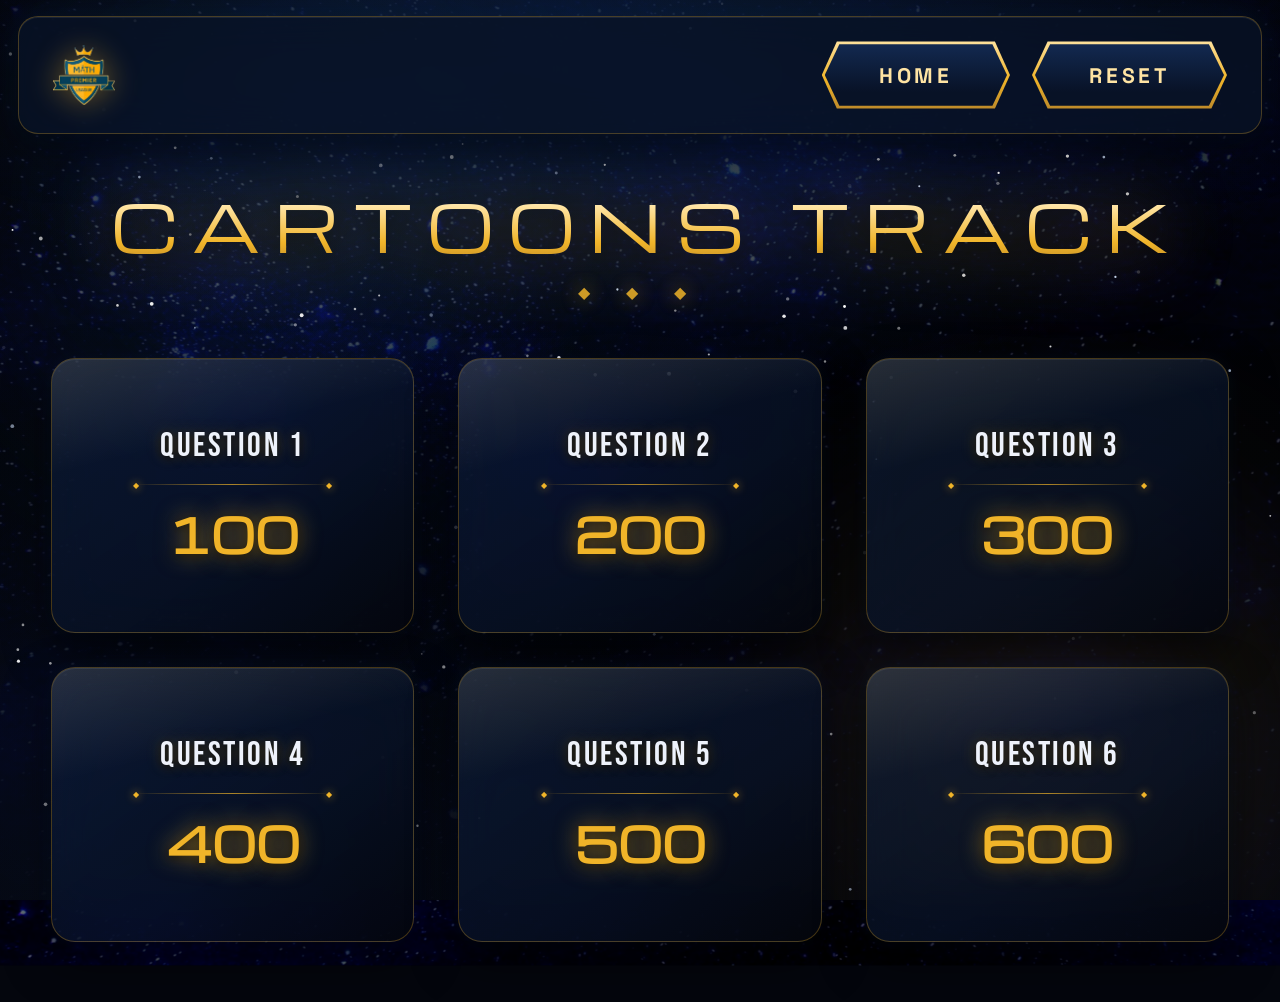
==== Questions/Cartoons.html @ fcd76be7 "Continue Project" ====
<!DOCTYPE html>
<html lang="en">

<head>

    <meta charset="UTF-8">

    <meta name="viewport" content="width=device-width, initial-scale=1.0">

    <title>Cartoons Track | MPL</title>

    <!-- COMMON TRACK CSS -->
    <!-- Google Fonts -->
    <link rel="preconnect" href="https://fonts.googleapis.com">
    <link rel="preconnect" href="https://fonts.gstatic.com" crossorigin>
    <link
        href="https://fonts.googleapis.com/css2?family=Audiowide&family=Bebas+Neue&family=Chakra+Petch:wght@700&family=Michroma&family=Orbitron:wght@600;700;800;900&family=Syne:wght@800&family=Teko:wght@700&family=Space+Grotesk:wght@300;400;500;600;700&family=JetBrains+Mono:wght@400;500;700&display=swap"
        rel="stylesheet">

    <link rel="stylesheet" href="track.css">

</head>


<body>
    <!-- Cosmic Background Layers -->
    <div class="bg-photo"></div>
    <div class="bg-tint"></div>
    <div class="aurora"><span class="a1"></span><span class="a2"></span></div>
    <canvas id="stars"></canvas>



    <!-- =====================================================
         NAVBAR
    ====================================================== -->

    <header class="track-navbar">

        <!-- LOGO -->

        <div class="track-logo">

            <img src="../assets/images/mpl-crest.png" alt="MPL Logo"
                onerror="this.onerror=null;this.src='../Logo.png';">

        </div>


        <!-- NAVIGATION -->

        <div class="track-navigation">
            <button class="track-nav-button" id="homeButton">
                <span>Home</span>
            </button>
            <button class="track-nav-button" id="resetButton">
                <span>Reset</span>
            </button>
        </div>

    </header>



    <!-- =====================================================
         TRACK TITLE
    ====================================================== -->

    <section class="track-header">

        <h1 class="track-title">
            CARTOONS TRACK
        </h1>

        <div class="title-decoration">
            ◆ ◆ ◆
        </div>

    </section>



    <!-- =====================================================
         QUESTION GRID
    ====================================================== -->

    <main class="question-grid">


        <!-- =================================================
             QUESTION 1
        ================================================== -->

        <div class="question-card" data-track="CARTOONS"
            data-question="What is the name of Mickey Mouse's dog?"
            data-points="100" data-answer="Pluto">

            <div class="question-clue">
                <img src="../images/Cartoon/100.png" alt="Cartoon Question 1 Photo" class="question-img">
                <p class="question-text">What is the name of Mickey Mouse's dog?</p>
            </div>

            <div class="question-name">
                QUESTION 1
            </div>

            <div class="question-divider"></div>

            <div class="question-points">
                100
            </div>

        </div>



        <!-- =================================================
             QUESTION 2
        ================================================== -->

        <div class="question-card" data-track="CARTOONS"
            data-question="What is the name of the fictional town where The Simpsons live?"
            data-points="200"
            data-answer="Springfield">

            <div class="question-clue">
                <img src="../images/Cartoon/200.png" alt="Cartoon Question 2 Photo" class="question-img">
                <p class="question-text">What is the name of the fictional town where The Simpsons live?</p>
            </div>

            <div class="question-name">
                QUESTION 2
            </div>

            <div class="question-divider"></div>

            <div class="question-points">
                200
            </div>

        </div>



        <!-- =================================================
             QUESTION 3
        ================================================== -->

        <div class="question-card" data-track="CARTOONS"
            data-question="Name Gian’s sister ?"
            data-points="300" data-answer="Jaiko Gouda">

            <div class="question-clue">
                <img src="../images/Cartoon/300.png" alt="Cartoon Question 3 Photo" class="question-img">
                <p class="question-text">Name Gian’s sister ?</p>
            </div>

            <div class="question-name">
                QUESTION 3
            </div>

            <div class="question-divider"></div>

            <div class="question-points">
                300
            </div>

        </div>



        <!-- =================================================
             QUESTION 4
        ================================================== -->

        <div class="question-card" data-track="CARTOONS"
            data-question="Name Three Cockroaches of Oggy and Cockroaches-"
            data-points="400" data-answer="Joey, Dee Dee, and Marky">

            <div class="question-clue">
                <img src="../images/Cartoon/400.png" alt="Cartoon Question 4 Photo" class="question-img">
                <p class="question-text">Name Three Cockroaches of Oggy and Cockroaches-</p>
            </div>

            <div class="question-name">
                QUESTION 4
            </div>

            <div class="question-divider"></div>

            <div class="question-points">
                400
            </div>

        </div>



        <!-- =================================================
             QUESTION 5
        ================================================== -->

        <div class="question-card" data-track="CARTOONS"
            data-question="What is the name of this pokemon ?"
            data-points="500"
            data-answer="Cyndaquil">

            <div class="question-clue">
                <img src="../images/Cartoon/500.png" alt="Cartoon Question 5 Photo" class="question-img">
                <p class="question-text">What is the name of this pokemon ?</p>
            </div>

            <div class="question-name">

                QUESTION 5

            </div>


            <div class="question-divider"></div>


            <div class="question-points">

                500

            </div>

        </div>



        <!-- =================================================
             QUESTION 6
        ================================================== -->

        <div class="question-card" data-track="CARTOONS"
            data-question="Name this Ben 10 alien?"
            data-points="600"
            data-answer="LodeStar">

            <div class="question-clue">
                <img src="../images/Cartoon/600.png" alt="Cartoon Question 6 Photo" class="question-img">
                <p class="question-text">Name this Ben 10 alien?</p>
            </div>

            <div class="question-name">
                QUESTION 6
            </div>

            <div class="question-divider"></div>

            <div class="question-points">
                600
            </div>

        </div>


    </main>



    <!-- =====================================================
         QUESTION POPUP
    ====================================================== -->

    <div class="question-popup" id="questionPopup">

        <div class="popup-content">


            <!-- CLOSE -->

            <button class="close-popup" id="closePopup">
                ×
            </button>

            <!-- 30-SEC COUNTDOWN TIMER -->
            <div class="popup-timer" id="popupTimer">
                <span class="timer-icon">⏱</span>
                <span class="timer-val" id="timerCount">30</span>
                <span class="timer-sec">SEC</span>
            </div>



            <!-- TRACK -->

            <div class="popup-track" id="popupTrack">
                CARTOONS
            </div>


            <!-- QUESTION -->

            <div class="popup-question" id="popupQuestion">
                Question
            </div>


            <!-- POINTS -->

            <div class="popup-points" id="popupPoints">
                100
            </div>


            <!-- ANSWER BUTTON -->

            <button class="answer-button" id="answerButton">
                SHOW ANSWER
            </button>


            <!-- ANSWER -->

            <div class="popup-answer" id="popupAnswer">
            </div>

            <!-- POWER-UP BUTTON -->
            <button class="powerup-button" id="powerUpButton">
                <span>⚡ POWER UP</span>
            </button>

        </div>


    </div>



    <!-- =====================================================
         COMMON TRACK JS
    ====================================================== -->
    <!-- =====================================================
         WILD CARD POPUP
    ====================================================== -->
    <div class="bidding-popup" id="biddingPopup">
        <div class="bidding-box">
            <button class="close-bidding" id="closeBidding">×</button>
            <div class="bidding-badge">🃏 WILD CARD!</div>
            <button class="reveal-btn" id="revealQuestionBtn">Open Question</button>
        </div>
    </div>

    <!-- =====================================================
         POWER-UP POPUP (TEAM BENEFIT)
    ====================================================== -->
    <div class="powerup-popup" id="powerUpPopup">
        <div class="powerup-box">
            <button class="close-powerup" id="closePowerUp">×</button>
            <div class="powerup-badge">⚡ POWER-UP BENEFIT</div>
            <div class="powerup-benefit-text" id="powerUpBenefitText">
                ⚡ TEAM BENEFIT: The team solving this Wild Card earns +100 BONUS POINTS and a 2X MULTIPLIER on their next question!
            </div>
        </div>
    </div>

    <script src="../assets/js/stars.js"></script>

    <script src="track.js"></script>

</body>

</html>
---- Questions/track.css ----
/* =========================================================
   MATH PREMIER LEAGUE - COMMON TRACK PAGE CSS
   Cosmic Cyber-Tech Theme & Animations
   Used by:
   Sports.html, Movies.html, Cartoons.html, Memes.html, Maths.html,
   Songs.html, Games.html, Tiebreaker.html, RapidFire.html
========================================================= */

:root {
  --void: #04060d;
  --navy-deep: #081226;
  --navy: #0d1c3a;
  --navy-mid: #132a52;
  --royal: #1c4d8f;
  --gold: #f0b429;
  --gold-light: #ffe4a3;
  --gold-dim: #b8862a;
  --paper: #eef2fb;
  --paper-dim: #9fb0d1;
  --neon-glow: rgba(240, 180, 41, 0.35);
  --cyan-accent: #38bdf8;
  --purple-glow: rgba(180, 80, 255, 0.7);
}

* {
  margin: 0;
  padding: 0;
  box-sizing: border-box;
}

html,
body {
  margin: 0;
  padding: 0;
  min-height: 100vh;
  background: var(--void);
  color: var(--paper);
  font-family: 'Space Grotesk', sans-serif;
  overflow-x: hidden;
}

body {
  opacity: 0;
  animation: pageIn 1s ease 0.05s forwards;
  position: relative;
}

@keyframes pageIn {
  to {
    opacity: 1;
  }
}

/* =========================================================
   COSMIC BACKGROUND LAYERS
========================================================= */

.bg-photo {
  position: fixed;
  inset: -4%;
  transform: translate3d(0, 0, 0) scale(1.06);
  transition: transform 0.5s cubic-bezier(0.2, 0.8, 0.2, 1);
  will-change: transform;
  background-image: url('../assets/images/cosmic-background.jpg'), url('../images/cosmic-background.jpg'), url('../cosmic-background.jpg');
  background-size: cover;
  background-position: center;
  filter: brightness(0.48) saturate(1.15) contrast(1.06);
  z-index: 0;
  pointer-events: none;
}

.bg-tint {
  position: fixed;
  inset: 0;
  z-index: 1;
  background:
    radial-gradient(ellipse 90% 60% at 50% 8%, rgba(28, 77, 143, 0.32), transparent 60%),
    radial-gradient(circle at 12% 88%, rgba(13, 28, 58, 0.28), transparent 45%),
    linear-gradient(180deg, rgba(4, 6, 13, 0.65) 0%, rgba(4, 6, 13, 0.35) 30%, rgba(4, 6, 13, 0.60) 72%, rgba(4, 6, 13, 0.95) 100%);
  pointer-events: none;
}

.aurora {
  position: fixed;
  inset: 0;
  z-index: 1;
  pointer-events: none;
  overflow: hidden;
  mix-blend-mode: screen;
  opacity: 0.65;
}

.aurora span {
  position: absolute;
  width: 60vmax;
  height: 60vmax;
  border-radius: 50%;
  filter: blur(80px);
  opacity: 0.35;
}

.aurora span.a1 {
  top: -20%;
  left: -10%;
  background: radial-gradient(circle, rgba(28, 77, 143, 0.9), transparent 65%);
  animation: auroraDrift1 26s ease-in-out infinite;
}

.aurora span.a2 {
  bottom: -25%;
  right: -12%;
  background: radial-gradient(circle, rgba(240, 180, 41, 0.55), transparent 65%);
  animation: auroraDrift2 32s ease-in-out infinite;
}

@keyframes auroraDrift1 {

  0%,
  100% {
    transform: translate(0, 0) scale(1);
  }

  50% {
    transform: translate(6vw, 8vh) scale(1.15);
  }
}

@keyframes auroraDrift2 {

  0%,
  100% {
    transform: translate(0, 0) scale(1);
  }

  50% {
    transform: translate(-7vw, -6vh) scale(1.1);
  }
}

canvas#stars {
  position: fixed;
  inset: 0;
  z-index: 2;
  display: block;
  pointer-events: none;
}

/* =========================================================
   TRACK NAVBAR
========================================================= */

.track-navbar {
  position: relative;
  z-index: 10;
  width: calc(100% - 36px);
  min-height: 118px;
  margin: 16px 18px 0;
  padding: 16px 34px;
  display: flex;
  align-items: center;
  justify-content: space-between;
  border-radius: 20px;
  background: rgba(8, 18, 38, 0.78);
  border: 1px solid rgba(240, 180, 41, 0.28);
  backdrop-filter: blur(20px);
  -webkit-backdrop-filter: blur(20px);
  box-shadow:
    0 16px 45px rgba(0, 0, 0, 0.6),
    inset 0 1px 0 rgba(255, 255, 255, 0.08),
    0 0 30px rgba(28, 77, 143, 0.18);
  animation: riseIn 0.8s cubic-bezier(0.2, 0.8, 0.2, 1) 0.1s forwards;
}

.track-logo {
  display: flex;
  align-items: center;
}

.track-logo img {
  height: 60px;
  width: auto;
  object-fit: contain;
  filter: drop-shadow(0 0 15px rgba(240, 180, 41, 0.45));
  transition: transform 0.3s ease;
}

.track-logo:hover img {
  transform: scale(1.05);
}

.track-navigation {
  display: flex;
  align-items: center;
  gap: 22px;
}

/* =========================================================
   NAV BUTTONS (Cyber Gold Ribbon - Matching Main Board)
========================================================= */

.track-nav-button {
  display: inline-block;
  position: relative;
  padding: 3px;
  clip-path: polygon(0% 50%, 8% 4%, 92% 4%, 100% 50%, 92% 96%, 8% 96%);
  background: linear-gradient(180deg, var(--gold-light), var(--gold) 55%, var(--gold-dim));
  cursor: pointer;
  border: none;
  outline: none;
  text-decoration: none;
  transition: transform 0.25s ease, filter 0.25s ease;
}

.track-nav-button span {
  display: flex;
  align-items: center;
  justify-content: center;
  min-width: 168px;
  clip-path: polygon(0% 50%, 8% 4%, 92% 4%, 100% 50%, 92% 96%, 8% 96%);
  background: linear-gradient(180deg, var(--navy-mid), var(--navy-deep) 75%);
  padding: 20px 54px;
  font-family: 'Space Grotesk', sans-serif;
  font-weight: 700;
  font-size: 1.32rem;
  letter-spacing: 0.18em;
  color: var(--gold-light);
  text-transform: uppercase;
  white-space: nowrap;
  position: relative;
  overflow: hidden;
  transition: background 0.3s ease;
}

.track-nav-button span::before {
  content: '';
  position: absolute;
  top: -60%;
  left: -70%;
  width: 35%;
  height: 220%;
  background: linear-gradient(120deg, transparent, rgba(255, 228, 163, 0.55), transparent);
  transform: rotate(18deg);
  transition: left 0.65s ease;
  pointer-events: none;
}

.track-nav-button:hover span::before {
  left: 135%;
}

.track-nav-button:hover span {
  background: linear-gradient(180deg, #1a3763, var(--navy-mid) 80%);
}

.track-nav-button:hover {
  transform: translateY(-2px);
  filter: drop-shadow(0 6px 18px rgba(240, 180, 41, 0.45));
}

.track-nav-button:active {
  transform: translateY(0) scale(0.98);
}

#powerButton {
  animation: beacon 3.2s ease-in-out 1.2s infinite;
}

/* =========================================================
   TRACK HEADER
========================================================= */

.track-header {
  position: relative;
  z-index: 5;
  text-align: center;
  padding: 45px 20px 25px;
}

.track-title {
  font-family: 'Michroma', sans-serif;
  font-size: clamp(2.2rem, 5vw, 4rem);
  font-weight: 400;
  letter-spacing: 0.22em;
  margin-right: -0.22em;
  text-transform: uppercase;
  background: linear-gradient(180deg, #ffffff 0%, #ffe4a3 30%, #f0b429 70%, #b8862a 100%);
  background-size: 200% auto;
  -webkit-background-clip: text;
  background-clip: text;
  color: transparent;
  filter: drop-shadow(0 0 35px rgba(240, 180, 41, 0.55)) drop-shadow(0 4px 14px rgba(0, 0, 0, 0.85));
  animation: techShimmer 5s ease-in-out infinite alternate, riseIn 0.8s cubic-bezier(0.2, 0.8, 0.2, 1) 0.2s forwards;
}

.title-decoration {
  margin-top: 12px;
  color: var(--gold);
  font-size: 16px;
  letter-spacing: 16px;
  text-shadow: 0 0 20px rgba(240, 180, 41, 0.7);
  opacity: 0.85;
}

/* =========================================================
   QUESTION GRID
========================================================= */

.question-grid {
  position: relative;
  z-index: 5;
  width: 92%;
  max-width: 1440px;
  margin: 30px auto 60px;
  display: grid;
  grid-template-columns: repeat(3, 1fr);
  gap: 34px 44px;
}

/* Question Cards */
.question-card {
  height: 275px;
  border-radius: 24px;
  border: 1px solid rgba(240, 180, 41, 0.28);
  background: linear-gradient(145deg, rgba(19, 42, 82, 0.45), rgba(8, 18, 38, 0.75) 60%, rgba(4, 6, 13, 0.9));
  backdrop-filter: blur(24px) saturate(1.15);
  -webkit-backdrop-filter: blur(24px) saturate(1.15);
  box-shadow:
    0 18px 45px rgba(0, 0, 0, 0.6),
    inset 0 1px 0 rgba(255, 255, 255, 0.08),
    0 0 20px rgba(28, 77, 143, 0.12);
  display: flex;
  flex-direction: column;
  justify-content: center;
  align-items: center;
  cursor: pointer;
  position: relative;
  overflow: hidden;
  transition:
    transform 0.35s cubic-bezier(0.2, 0.8, 0.2, 1),
    border-color 0.35s ease,
    box-shadow 0.35s ease,
    background 0.35s ease;
}

/* Shine Sweep Effect */
.question-card::before {
  content: "";
  position: absolute;
  width: 150%;
  height: 50%;
  top: -25%;
  left: -25%;
  transform: rotate(-14deg);
  background: linear-gradient(rgba(255, 228, 163, 0.15), transparent);
  pointer-events: none;
  transition: transform 0.6s ease;
}

.question-card:hover::before {
  transform: rotate(-14deg) translateY(20%);
}

.question-card:hover {
  transform: translateY(-8px) scale(1.02);
  border-color: rgba(240, 180, 41, 0.7);
  box-shadow:
    0 25px 60px rgba(0, 0, 0, 0.75),
    0 0 35px rgba(240, 180, 41, 0.35),
    inset 0 1px 0 rgba(255, 255, 255, 0.25);
  background: linear-gradient(145deg, rgba(28, 77, 143, 0.5), rgba(13, 28, 58, 0.8) 60%, rgba(4, 6, 13, 0.95));
}

.question-name {
  font-family: 'Bebas Neue', sans-serif;
  font-size: 34px;
  font-weight: 400;
  letter-spacing: 2.5px;
  color: var(--paper);
  text-shadow: 0 0 15px rgba(240, 180, 41, 0.3), 0 2px 8px rgba(0, 0, 0, 0.9);
  transition: color 0.3s ease;
}

.question-card:hover .question-name {
  color: var(--gold-light);
}

.question-divider {
  width: 55%;
  height: 1px;
  margin: 18px 0 16px;
  background: linear-gradient(90deg, transparent, rgba(240, 180, 41, 0.7), transparent);
  position: relative;
}

.question-divider::before,
.question-divider::after {
  content: "◆";
  position: absolute;
  top: 50%;
  transform: translateY(-50%);
  color: var(--gold);
  font-size: 8px;
  text-shadow: 0 0 8px rgba(240, 180, 41, 0.8);
}

.question-divider::before {
  left: 0;
}

.question-divider::after {
  right: 0;
}

.question-points {
  font-family: 'Michroma', 'Orbitron', monospace;
  font-size: 46px;
  font-weight: 700;
  color: var(--gold);
  text-shadow: 0 0 22px rgba(240, 180, 41, 0.65), 0 2px 10px rgba(0, 0, 0, 0.9);
  transition: transform 0.3s ease, color 0.3s ease;
}

.question-card:hover .question-points {
  transform: scale(1.08);
  color: var(--gold-light);
}

/* Question Card Clue Container (Data container for modal) */
.question-clue {
  display: none;
}

/* =========================================================
   USED CARD STATE (Marked when opened)
========================================================= */

.question-card.used {
  opacity: 0.82;
  border-color: rgba(240, 180, 41, 0.45) !important;
  background: linear-gradient(145deg, rgba(14, 28, 54, 0.65), rgba(6, 14, 30, 0.88)) !important;
  box-shadow:
    0 12px 30px rgba(0, 0, 0, 0.6),
    inset 0 1px 0 rgba(255, 255, 255, 0.06),
    0 0 15px rgba(240, 180, 41, 0.1) !important;
  position: relative;
  transition: all 0.3s ease;
}

.question-card.used:hover {
  opacity: 0.95;
  transform: translateY(-5px) scale(1.015) !important;
  border-color: rgba(240, 180, 41, 0.7) !important;
  box-shadow:
    0 18px 40px rgba(0, 0, 0, 0.75),
    0 0 25px rgba(240, 180, 41, 0.25) !important;
}

.question-card.used .question-name {
  color: #c5d2eb !important;
  font-size: 26px;
  text-shadow: 0 0 10px rgba(240, 180, 41, 0.2) !important;
}

.question-card.used .question-divider {
  opacity: 0.6;
  margin: 10px 0 8px;
}

.question-card.used .question-points {
  color: var(--gold-light) !important;
  font-size: 32px;
  text-shadow: 0 0 14px rgba(240, 180, 41, 0.4) !important;
  margin-bottom: 22px;
}

.question-card.used::after {
  content: "✓ USED";
  position: absolute;
  bottom: 14px;
  left: 50%;
  transform: translateX(-50%);
  font-family: 'Space Grotesk', sans-serif;
  font-size: 0.78rem;
  font-weight: 800;
  letter-spacing: 0.16em;
  color: #081226;
  background: linear-gradient(180deg, #ffe4a3, #f0b429 65%, #b8862a);
  padding: 4px 20px;
  border-radius: 100px;
  box-shadow: 0 4px 12px rgba(0, 0, 0, 0.5), 0 0 14px rgba(240, 180, 41, 0.45);
  text-transform: uppercase;
  white-space: nowrap;
  z-index: 5;
}

/* =========================================================
   WILD CARD / MYSTERY QUESTION CARD
========================================================= */

.question-card.mystery-card {
  border: 2px solid rgba(240, 180, 41, 0.7) !important;
  background: linear-gradient(145deg, rgba(28, 55, 100, 0.55), rgba(12, 24, 48, 0.85) 60%, rgba(6, 12, 24, 0.95)) !important;
  box-shadow:
    0 18px 45px rgba(0, 0, 0, 0.7),
    0 0 25px rgba(240, 180, 41, 0.35),
    inset 0 0 20px rgba(240, 180, 41, 0.1) !important;
  animation: wildCardPulse 3.5s ease-in-out infinite;
}

@keyframes wildCardPulse {
  0%, 100% {
    box-shadow: 0 18px 45px rgba(0, 0, 0, 0.7), 0 0 25px rgba(240, 180, 41, 0.3);
    border-color: rgba(240, 180, 41, 0.6);
  }
  50% {
    box-shadow: 0 22px 55px rgba(0, 0, 0, 0.8), 0 0 40px rgba(240, 180, 41, 0.6);
    border-color: rgba(255, 228, 163, 0.9);
  }
}

.mystery-label {
  font-family: 'Space Grotesk', 'Orbitron', sans-serif;
  font-size: 24px;
  font-weight: 800;
  letter-spacing: 0.08em;
  color: #ffe4a3;
  text-transform: uppercase;
  text-shadow: 0 0 20px rgba(240, 180, 41, 0.6), 0 2px 8px rgba(0, 0, 0, 0.9);
  margin-bottom: 8px;
}

.mystery-sub {
  font-family: 'Space Grotesk', sans-serif;
  font-size: 15px;
  font-weight: 700;
  letter-spacing: 0.12em;
  color: #7dd3fc;
  text-transform: uppercase;
  text-shadow: 0 0 15px rgba(56, 189, 248, 0.6);
}

.mystery-pts {
  display: none !important;
}

.question-card.mystery-card.used {
  animation: none !important;
}

/* =========================================================
   BIDDING POPUP (WILD CARD / MYSTERY MODAL)
========================================================= */

.bidding-popup {
  position: fixed;
  inset: 0;
  z-index: 120;
  display: none;
  justify-content: center;
  align-items: center;
  background: rgba(3, 5, 11, 0.82);
  backdrop-filter: blur(10px);
  -webkit-backdrop-filter: blur(10px);
}

.bidding-popup.active {
  display: flex;
  animation: popupFade 0.25s ease forwards;
}

.bidding-box {
  width: min(440px, 92%);
  padding: 42px 36px 36px;
  border-radius: 20px;
  border: 2px solid var(--gold);
  background: linear-gradient(180deg, #101e38, #071022);
  box-shadow:
    0 20px 60px rgba(0, 0, 0, 0.85),
    0 0 40px rgba(240, 180, 41, 0.4),
    inset 0 1px 0 rgba(255, 255, 255, 0.1);
  text-align: center;
  position: relative;
  display: flex;
  flex-direction: column;
  align-items: center;
  gap: 28px;
  animation: popupScale 0.3s cubic-bezier(0.2, 0.8, 0.2, 1) forwards;
}

.close-bidding {
  position: absolute;
  top: 12px;
  right: 16px;
  border: none;
  background: none;
  color: var(--paper-dim);
  font-size: 32px;
  line-height: 1;
  cursor: pointer;
  transition: transform 0.2s ease, color 0.2s ease;
}

.close-bidding:hover {
  color: var(--gold);
  transform: scale(1.15);
}

.bidding-badge {
  font-family: 'Space Grotesk', 'Orbitron', sans-serif;
  font-size: 34px;
  font-weight: 900;
  letter-spacing: 0.12em;
  color: #ffe4a3;
  text-transform: uppercase;
  text-shadow: 0 0 25px rgba(240, 180, 41, 0.8), 0 2px 10px rgba(0, 0, 0, 0.9);
  animation: wildCardPulse 2.5s ease-in-out infinite;
}

.bidding-subtitle {
  display: none;
}

.bidding-title {
  display: none;
}

.reveal-btn {
  display: inline-flex;
  align-items: center;
  justify-content: center;
  font-family: 'Space Grotesk', sans-serif;
  font-size: 1rem;
  font-weight: 700;
  letter-spacing: 0.08em;
  color: #081226;
  background: linear-gradient(180deg, #ffe4a3, #f0b429 65%, #b8862a);
  border: none;
  border-radius: 100px;
  padding: 12px 36px;
  cursor: pointer;
  box-shadow: 0 4px 18px rgba(240, 180, 41, 0.45);
  transition: transform 0.2s ease, filter 0.2s ease, box-shadow 0.2s ease;
  animation: beacon 3s ease-in-out infinite;
}

.reveal-btn:hover {
  transform: translateY(-2px) scale(1.02);
  filter: brightness(1.1);
  box-shadow: 0 6px 24px rgba(240, 180, 41, 0.6);
}

.reveal-btn:active {
  transform: translateY(0) scale(0.98);
}

/* =========================================================
   30-SECOND COUNTDOWN TIMER
========================================================= */

.popup-timer {
  display: inline-flex;
  align-items: center;
  gap: 10px;
  padding: 8px 24px;
  margin-bottom: 20px;
  border-radius: 100px;
  background: rgba(8, 18, 38, 0.9);
  border: 1.5px solid var(--gold);
  box-shadow:
    0 4px 20px rgba(0, 0, 0, 0.5),
    0 0 20px rgba(240, 180, 41, 0.35);
  font-family: 'JetBrains Mono', monospace;
  transition: all 0.3s ease;
}

.popup-timer .timer-icon {
  font-size: 1.25rem;
  color: var(--gold);
}

.popup-timer .timer-val {
  font-size: 1.6rem;
  font-weight: 800;
  letter-spacing: 0.05em;
  color: var(--gold-light);
  min-width: 36px;
  text-align: center;
  text-shadow: 0 0 15px rgba(240, 180, 41, 0.5);
}

.popup-timer .timer-sec {
  font-size: 0.78rem;
  font-weight: 700;
  letter-spacing: 0.14em;
  color: var(--paper-dim);
}

/* Warning state: 10s and under */
.popup-timer.warning {
  border-color: #f59e0b;
  box-shadow: 0 0 25px rgba(245, 158, 11, 0.6);
  animation: timerPulse 0.8s ease-in-out infinite;
}

.popup-timer.warning .timer-val,
.popup-timer.warning .timer-icon {
  color: #fbbf24;
  text-shadow: 0 0 18px rgba(245, 158, 11, 0.8);
}

/* Times up state: 0s */
.popup-timer.times-up {
  border-color: #ef4444;
  background: rgba(40, 10, 15, 0.95);
  box-shadow: 0 0 35px rgba(239, 68, 68, 0.8);
  animation: timesUpFlash 0.5s ease-in-out 3;
}

.popup-timer.times-up .timer-val,
.popup-timer.times-up .timer-icon,
.popup-timer.times-up .timer-sec {
  color: #f87171;
  text-shadow: 0 0 20px rgba(239, 68, 68, 0.9);
}

@keyframes timerPulse {
  0%, 100% { transform: scale(1); }
  50% { transform: scale(1.05); }
}

@keyframes timesUpFlash {
  0%, 100% { box-shadow: 0 0 35px rgba(239, 68, 68, 0.8); }
  50% { box-shadow: 0 0 55px rgba(239, 68, 68, 1); }
}

/* Question Images & Photo Clues */
.popup-photo-container {
  width: 100%;
  display: flex;
  justify-content: center;
  align-items: center;
  margin-bottom: 20px;
}

.popup-photo-clue,
.popup-video-clue,
.popup-question img,
.popup-question video {
  max-width: 90%;
  max-height: 320px;
  height: auto;
  border-radius: 14px;
  border: 2px solid rgba(240, 180, 41, 0.45);
  box-shadow: 0 12px 35px rgba(0, 0, 0, 0.8), 0 0 25px rgba(240, 180, 41, 0.25);
  display: block;
  margin: 10px auto 16px;
  object-fit: contain;
  background: rgba(4, 8, 18, 0.6);
}

.popup-photo-clue:not([src]),
.popup-photo-clue[src=""],
.popup-photo-clue[src="#"],
.popup-video-clue:not([src]),
.popup-video-clue[src=""],
.popup-video-clue[src="#"],
.popup-question img:not([src]),
.popup-question img[src=""],
.popup-question img[src="#"],
.popup-question video:not([src]),
.popup-question video[src=""],
.popup-question video[src="#"] {
  display: none !important;
}

.popup-question-text {
  font-family: 'Space Grotesk', sans-serif;
  font-size: clamp(22px, 3.5vw, 34px);
  font-weight: 600;
  line-height: 1.35;
  color: var(--paper);
  text-shadow: 0 2px 10px rgba(0, 0, 0, 0.9);
}

/* =========================================================
   QUESTION POPUP MODAL
========================================================= */

.question-popup {
  position: fixed;
  inset: 0;
  z-index: 100;
  display: none;
  justify-content: center;
  align-items: center;
  background: rgba(3, 5, 11, 0.8);
  backdrop-filter: blur(10px);
  -webkit-backdrop-filter: blur(10px);
}


.question-popup.active {
  display: flex;
  animation: popupFade 0.25s ease forwards;
}

.popup-content {
  width: min(850px, 92%);
  min-height: 420px;
  padding: 50px 40px;
  border-radius: 24px;
  border: 1px solid rgba(240, 180, 41, 0.4);
  background: linear-gradient(180deg, #0f1c38, #081027);
  box-shadow:
    0 30px 80px rgba(0, 0, 0, 0.85),
    0 0 45px rgba(240, 180, 41, 0.18),
    inset 0 1px 0 rgba(255, 255, 255, 0.08);
  text-align: center;
  position: relative;
  display: flex;
  flex-direction: column;
  justify-content: center;
  align-items: center;
  animation: popupScale 0.35s cubic-bezier(0.2, 0.8, 0.2, 1) forwards;
}

.close-popup {
  position: absolute;
  top: 14px;
  right: 20px;
  border: none;
  background: none;
  color: var(--paper-dim);
  font-size: 38px;
  line-height: 1;
  cursor: pointer;
  transition: transform 0.25s ease, color 0.25s ease;
}

.close-popup:hover {
  color: var(--gold);
  transform: rotate(90deg) scale(1.1);
}

.popup-track {
  font-family: 'JetBrains Mono', monospace;
  font-size: 13px;
  font-weight: 700;
  letter-spacing: 4px;
  color: var(--gold-light);
  background: rgba(240, 180, 41, 0.12);
  border: 1px solid rgba(240, 180, 41, 0.3);
  border-radius: 100px;
  padding: 6px 18px;
  margin-bottom: 22px;
  text-transform: uppercase;
}

.popup-question {
  max-width: 720px;
  font-family: 'Space Grotesk', sans-serif;
  font-size: clamp(22px, 3.5vw, 36px);
  font-weight: 600;
  line-height: 1.35;
  color: var(--paper);
  text-shadow: 0 2px 10px rgba(0, 0, 0, 0.9);
}

.popup-points {
  margin-top: 24px;
  font-family: 'Michroma', sans-serif;
  font-size: 40px;
  font-weight: 700;
  color: var(--gold);
  text-shadow: 0 0 25px rgba(240, 180, 41, 0.65);
}

/* Answer Button */
.answer-button {
  margin-top: 28px;
  display: inline-block;
  font-family: 'Space Grotesk', sans-serif;
  font-weight: 700;
  font-size: 0.95rem;
  letter-spacing: 0.12em;
  color: #081226;
  background: linear-gradient(180deg, var(--gold-light), var(--gold) 65%, var(--gold-dim));
  border: none;
  border-radius: 12px;
  padding: 14px 42px;
  cursor: pointer;
  box-shadow: 0 10px 25px rgba(240, 180, 41, 0.4);
  transition: transform 0.2s ease, filter 0.2s ease, box-shadow 0.2s ease;
  animation: beacon 3.2s ease-in-out infinite;
}

.answer-button:hover {
  filter: brightness(1.1);
  transform: translateY(-2px);
  box-shadow: 0 14px 32px rgba(240, 180, 41, 0.55);
}

/* Answer Reveal */
.popup-answer {
  display: none;
  max-width: 720px;
  margin-top: 24px;
  padding: 18px 28px;
  border-radius: 14px;
  background: rgba(8, 18, 38, 0.65);
  border: 1px solid rgba(56, 189, 248, 0.35);
  box-shadow: 0 10px 30px rgba(0, 0, 0, 0.5), 0 0 20px rgba(56, 189, 248, 0.15);
  font-family: 'Space Grotesk', sans-serif;
  font-size: 24px;
  font-weight: 600;
  color: #bae6fd;
  line-height: 1.4;
}

.popup-answer.show {
  display: block;
  animation: answerReveal 0.4s ease forwards;
}

/* =========================================================
   POWER-UP BUTTON (Wild Card Answer Enhancement)
========================================================= */

.powerup-button {
  margin-top: 22px;
  display: none;
  align-items: center;
  justify-content: center;
  gap: 10px;
  font-family: 'Space Grotesk', 'Orbitron', sans-serif;
  font-weight: 800;
  font-size: 1.05rem;
  letter-spacing: 0.14em;
  text-transform: uppercase;
  color: #ffffff;
  background: linear-gradient(135deg, #a855f7, #6366f1 50%, #06b6d4);
  border: 1.5px solid rgba(255, 255, 255, 0.45);
  border-radius: 12px;
  padding: 13px 38px;
  cursor: pointer;
  box-shadow:
    0 8px 25px rgba(168, 85, 247, 0.5),
    0 0 22px rgba(6, 182, 212, 0.35);
  transition: transform 0.2s ease, filter 0.2s ease, box-shadow 0.2s ease;
  animation: powerUpBeacon 2.5s ease-in-out infinite, answerReveal 0.35s ease forwards;
}

.powerup-button:hover {
  transform: translateY(-2px) scale(1.03);
  filter: brightness(1.15);
  box-shadow:
    0 12px 35px rgba(168, 85, 247, 0.75),
    0 0 32px rgba(6, 182, 212, 0.6);
}

.powerup-button:active {
  transform: translateY(0) scale(0.98);
}

@keyframes powerUpBeacon {
  0%, 100% {
    box-shadow: 0 8px 25px rgba(168, 85, 247, 0.5), 0 0 20px rgba(6, 182, 212, 0.35);
  }
  50% {
    box-shadow: 0 12px 35px rgba(168, 85, 247, 0.8), 0 0 35px rgba(6, 182, 212, 0.65);
  }
}

/* =========================================================
   POWER-UP BENEFIT POPUP MODAL
========================================================= */

.powerup-popup {
  position: fixed;
  inset: 0;
  z-index: 150;
  display: none;
  justify-content: center;
  align-items: center;
  background: rgba(3, 5, 11, 0.85);
  backdrop-filter: blur(12px);
  -webkit-backdrop-filter: blur(12px);
}

.powerup-popup.active {
  display: flex;
  animation: popupFade 0.25s ease forwards;
}

.powerup-box {
  width: min(520px, 92%);
  padding: 44px 36px 38px;
  border-radius: 22px;
  border: 2px solid #c084fc;
  background: linear-gradient(180deg, #161033, #09061c);
  box-shadow:
    0 25px 70px rgba(0, 0, 0, 0.9),
    0 0 50px rgba(168, 85, 247, 0.45),
    0 0 30px rgba(56, 189, 248, 0.25),
    inset 0 1px 0 rgba(255, 255, 255, 0.15);
  text-align: center;
  position: relative;
  display: flex;
  flex-direction: column;
  align-items: center;
  gap: 22px;
  animation: popupScale 0.3s cubic-bezier(0.2, 0.8, 0.2, 1) forwards;
}

.close-powerup {
  position: absolute;
  top: 12px;
  right: 16px;
  border: none;
  background: none;
  color: var(--paper-dim);
  font-size: 32px;
  line-height: 1;
  cursor: pointer;
  transition: transform 0.2s ease, color 0.2s ease;
}

.close-powerup:hover {
  color: #f3e8ff;
  transform: scale(1.15);
}

.powerup-badge {
  font-family: 'Space Grotesk', 'Orbitron', sans-serif;
  font-size: 28px;
  font-weight: 900;
  letter-spacing: 0.12em;
  color: #f3e8ff;
  text-transform: uppercase;
  text-shadow: 0 0 25px rgba(168, 85, 247, 0.9), 0 2px 10px rgba(0, 0, 0, 0.9);
}

.powerup-benefit-text {
  font-family: 'Space Grotesk', sans-serif;
  font-size: clamp(20px, 3vw, 25px);
  font-weight: 600;
  line-height: 1.5;
  color: #ffffff;
  padding: 24px 28px;
  border-radius: 16px;
  background: rgba(168, 85, 247, 0.12);
  border: 1.5px solid rgba(168, 85, 247, 0.45);
  box-shadow: inset 0 2px 12px rgba(0, 0, 0, 0.45), 0 0 25px rgba(168, 85, 247, 0.25);
  text-shadow: 0 2px 10px rgba(0, 0, 0, 0.9);
}

/* =========================================================
   POWER MODE
========================================================= */

body.power-mode .question-card {
  box-shadow: 0 0 35px var(--purple-glow), inset 0 1px 0 rgba(255, 255, 255, 0.3) !important;
  border-color: rgba(180, 80, 255, 0.8) !important;
}

body.power-mode #powerButton {
  filter: drop-shadow(0 0 20px rgba(180, 80, 255, 0.8));
}

/* =========================================================
   ANIMATIONS & KEYFRAMES
========================================================= */

@keyframes popupFade {
  from {
    opacity: 0;
  }

  to {
    opacity: 1;
  }
}

@keyframes popupScale {
  from {
    transform: scale(0.85) translateY(24px);
    opacity: 0;
  }

  to {
    transform: scale(1) translateY(0);
    opacity: 1;
  }
}

@keyframes answerReveal {
  from {
    opacity: 0;
    transform: translateY(14px);
  }

  to {
    opacity: 1;
    transform: translateY(0);
  }
}

@keyframes riseIn {
  to {
    opacity: 1;
    transform: translateY(0) scale(1);
  }
}

@keyframes beacon {

  0%,
  100% {
    filter: drop-shadow(0 8px 20px rgba(240, 180, 41, 0.35)) drop-shadow(0 0 0 rgba(240, 180, 41, 0.4));
  }

  50% {
    filter: drop-shadow(0 10px 26px rgba(240, 180, 41, 0.55)) drop-shadow(0 0 16px rgba(240, 180, 41, 0.4));
  }
}

@keyframes techShimmer {
  0% {
    filter: drop-shadow(0 0 25px rgba(240, 180, 41, 0.35)) drop-shadow(0 6px 16px rgba(0, 0, 0, 0.7));
  }

  50% {
    filter: drop-shadow(0 0 45px rgba(255, 228, 163, 0.65)) drop-shadow(0 6px 20px rgba(0, 0, 0, 0.8));
  }

  100% {
    filter: drop-shadow(0 0 25px rgba(240, 180, 41, 0.35)) drop-shadow(0 6px 16px rgba(0, 0, 0, 0.7));
  }
}

/* =========================================================
   RESPONSIVE DESIGN
========================================================= */

@media (max-width: 1100px) {
  .question-grid {
    grid-template-columns: repeat(2, 1fr);
    gap: 25px;
  }
}

@media (max-width: 768px) {
  .track-navbar {
    margin: 10px 12px 0;
    padding: 12px 18px;
    flex-direction: column;
    gap: 15px;
    width: calc(100% - 24px);
  }

  .track-navigation {
    width: 100%;
    justify-content: center;
    flex-wrap: wrap;
    gap: 10px;
  }

  .track-nav-button span {
    padding: 14px 34px;
    font-size: 1.05rem;
    min-width: 125px;
  }

  .track-header {
    padding: 35px 16px 15px;
  }

  .question-grid {
    width: 92%;
    grid-template-columns: 1fr;
    gap: 20px;
  }

  .question-card {
    height: 230px;
  }

  .popup-content {
    padding: 35px 20px;
  }
}

@media (prefers-reduced-motion: reduce) {
  * {
    animation-duration: 0.001s !important;
    animation-iteration-count: 1 !important;
    transition-duration: 0.001s !important;
  }

  .bg-photo {
    transform: none !important;
  }
}

/* =========================================================
   CYBER RESET TOAST NOTIFICATION
========================================================= */

.cyber-toast {
  position: fixed;
  top: 28px;
  left: 50%;
  transform: translateX(-50%) translateY(-60px) scale(0.92);
  opacity: 0;
  pointer-events: none;
  z-index: 9999;
  display: inline-flex;
  align-items: center;
  gap: 12px;
  padding: 12px 30px;
  border-radius: 100px;
  background: rgba(8, 18, 38, 0.94);
  border: 1.5px solid var(--gold);
  backdrop-filter: blur(20px);
  -webkit-backdrop-filter: blur(20px);
  box-shadow:
    0 16px 45px rgba(0, 0, 0, 0.8),
    0 0 35px rgba(240, 180, 41, 0.45),
    inset 0 1px 0 rgba(255, 255, 255, 0.15);
  font-family: 'Space Grotesk', sans-serif;
  font-size: 0.95rem;
  font-weight: 700;
  letter-spacing: 0.14em;
  color: var(--gold-light);
  text-transform: uppercase;
  white-space: nowrap;
  transition: transform 0.4s cubic-bezier(0.2, 0.8, 0.2, 1), opacity 0.35s ease;
}

.cyber-toast.show {
  opacity: 1;
  transform: translateX(-50%) translateY(0) scale(1);
}

.cyber-toast .toast-icon {
  display: inline-flex;
  align-items: center;
  justify-content: center;
  width: 26px;
  height: 26px;
  border-radius: 50%;
  background: linear-gradient(135deg, var(--gold-light), var(--gold));
  color: #081226;
  font-size: 0.95rem;
  font-weight: 900;
  box-shadow: 0 0 12px rgba(240, 180, 41, 0.6);
  animation: spin 3s linear infinite;
}
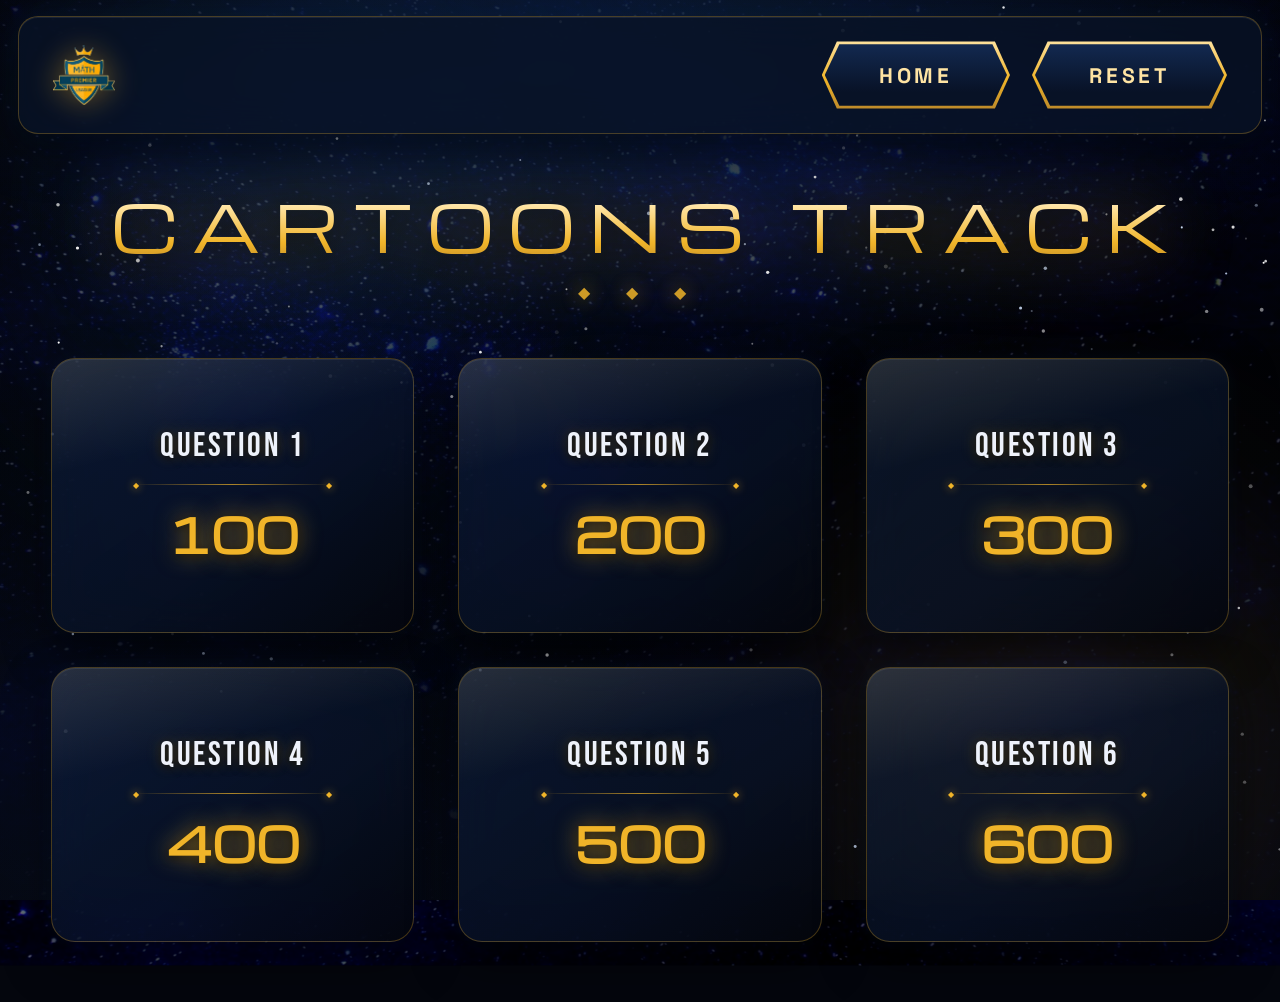
==== commit 32625c55: "cartoon done" ====
--- a/Questions/Cartoons.html
+++ b/Questions/Cartoons.html
@@ -88,160 +88,139 @@
 
 
         <!-- =================================================
-             QUESTION 1
-        ================================================== -->
-
-        <div class="question-card" data-track="CARTOONS"
-            data-question="What is the name of Mickey Mouse's dog?"
-            data-points="100" data-answer="Pluto">
+             QUESTION 1 (100 PTS - No Image)
+        ================================================== -->
+
+        <div class="question-card" data-track="CARTOONS"
+            data-question="What is the name of the underwater city where SpongeBob SquarePants lives?"
+            data-points="100" data-answer="Bikini Bottom">
+
+            <div class="question-name">
+                QUESTION 1
+            </div>
+
+            <div class="question-divider"></div>
+
+            <div class="question-points">
+                100
+            </div>
+
+        </div>
+
+
+
+        <!-- =================================================
+             QUESTION 2 (200 PTS - No Image)
+        ================================================== -->
+
+        <div class="question-card" data-track="CARTOONS"
+            data-question="What is the name of Shinchan's pet dog?"
+            data-points="200"
+            data-answer="Shiro">
+
+            <div class="question-name">
+                QUESTION 2
+            </div>
+
+            <div class="question-divider"></div>
+
+            <div class="question-points">
+                200
+            </div>
+
+        </div>
+
+
+
+        <!-- =================================================
+             QUESTION 3 (300 PTS - No Image)
+        ================================================== -->
+
+        <div class="question-card" data-track="CARTOONS"
+            data-question="What is the name of starfire’s sister in Teen Titans Go"
+            data-points="300" data-answer="Blackfire">
+
+            <div class="question-name">
+                QUESTION 3
+            </div>
+
+            <div class="question-divider"></div>
+
+            <div class="question-points">
+                300
+            </div>
+
+        </div>
+
+
+
+        <!-- =================================================
+             QUESTION 4 (400 PTS - Image: 400.png)
+        ================================================== -->
+
+        <div class="question-card" data-track="CARTOONS"
+            data-question="What is the name of this pokemon ?"
+            data-points="400" data-answer="Cyndaquill">
 
             <div class="question-clue">
-                <img src="../images/Cartoon/100.png" alt="Cartoon Question 1 Photo" class="question-img">
-                <p class="question-text">What is the name of Mickey Mouse's dog?</p>
-            </div>
-
-            <div class="question-name">
-                QUESTION 1
-            </div>
-
-            <div class="question-divider"></div>
-
-            <div class="question-points">
-                100
-            </div>
-
-        </div>
-
-
-
-        <!-- =================================================
-             QUESTION 2
-        ================================================== -->
-
-        <div class="question-card" data-track="CARTOONS"
-            data-question="What is the name of the fictional town where The Simpsons live?"
-            data-points="200"
-            data-answer="Springfield">
+                <img src="../images/Cartoon/400.png" alt="Pokemon Clue Photo" class="question-img">
+                <p class="question-text">What is the name of this pokemon ?</p>
+            </div>
+
+            <div class="question-name">
+                QUESTION 4
+            </div>
+
+            <div class="question-divider"></div>
+
+            <div class="question-points">
+                400
+            </div>
+
+        </div>
+
+
+
+        <!-- =================================================
+             QUESTION 5 (500 PTS - Image: 500.png)
+        ================================================== -->
+
+        <div class="question-card" data-track="CARTOONS"
+            data-question="Who is the sister of Gian ?"
+            data-points="500"
+            data-answer="Jaiko">
 
             <div class="question-clue">
-                <img src="../images/Cartoon/200.png" alt="Cartoon Question 2 Photo" class="question-img">
-                <p class="question-text">What is the name of the fictional town where The Simpsons live?</p>
-            </div>
-
-            <div class="question-name">
-                QUESTION 2
-            </div>
-
-            <div class="question-divider"></div>
-
-            <div class="question-points">
-                200
-            </div>
-
-        </div>
-
-
-
-        <!-- =================================================
-             QUESTION 3
-        ================================================== -->
-
-        <div class="question-card" data-track="CARTOONS"
-            data-question="Name Gian’s sister ?"
-            data-points="300" data-answer="Jaiko Gouda">
+                <img src="../images/Cartoon/500.png" alt="Gian and Sister Clue Photo" class="question-img">
+                <p class="question-text">Who is the sister of Gian ?</p>
+            </div>
+
+            <div class="question-name">
+                QUESTION 5
+            </div>
+
+            <div class="question-divider"></div>
+
+            <div class="question-points">
+                500
+            </div>
+
+        </div>
+
+
+
+        <!-- =================================================
+             QUESTION 6 (600 PTS - Image: 600.png)
+        ================================================== -->
+
+        <div class="question-card" data-track="CARTOONS"
+            data-question="Name three cockroaches from Oggy and the Cockroaches"
+            data-points="600"
+            data-answer="Joey, Dee Dee, and Marky">
 
             <div class="question-clue">
-                <img src="../images/Cartoon/300.png" alt="Cartoon Question 3 Photo" class="question-img">
-                <p class="question-text">Name Gian’s sister ?</p>
-            </div>
-
-            <div class="question-name">
-                QUESTION 3
-            </div>
-
-            <div class="question-divider"></div>
-
-            <div class="question-points">
-                300
-            </div>
-
-        </div>
-
-
-
-        <!-- =================================================
-             QUESTION 4
-        ================================================== -->
-
-        <div class="question-card" data-track="CARTOONS"
-            data-question="Name Three Cockroaches of Oggy and Cockroaches-"
-            data-points="400" data-answer="Joey, Dee Dee, and Marky">
-
-            <div class="question-clue">
-                <img src="../images/Cartoon/400.png" alt="Cartoon Question 4 Photo" class="question-img">
-                <p class="question-text">Name Three Cockroaches of Oggy and Cockroaches-</p>
-            </div>
-
-            <div class="question-name">
-                QUESTION 4
-            </div>
-
-            <div class="question-divider"></div>
-
-            <div class="question-points">
-                400
-            </div>
-
-        </div>
-
-
-
-        <!-- =================================================
-             QUESTION 5
-        ================================================== -->
-
-        <div class="question-card" data-track="CARTOONS"
-            data-question="What is the name of this pokemon ?"
-            data-points="500"
-            data-answer="Cyndaquil">
-
-            <div class="question-clue">
-                <img src="../images/Cartoon/500.png" alt="Cartoon Question 5 Photo" class="question-img">
-                <p class="question-text">What is the name of this pokemon ?</p>
-            </div>
-
-            <div class="question-name">
-
-                QUESTION 5
-
-            </div>
-
-
-            <div class="question-divider"></div>
-
-
-            <div class="question-points">
-
-                500
-
-            </div>
-
-        </div>
-
-
-
-        <!-- =================================================
-             QUESTION 6
-        ================================================== -->
-
-        <div class="question-card" data-track="CARTOONS"
-            data-question="Name this Ben 10 alien?"
-            data-points="600"
-            data-answer="LodeStar">
-
-            <div class="question-clue">
-                <img src="../images/Cartoon/600.png" alt="Cartoon Question 6 Photo" class="question-img">
-                <p class="question-text">Name this Ben 10 alien?</p>
+                <img src="../images/Cartoon/600.png" alt="Oggy Cockroaches Clue Photo" class="question-img">
+                <p class="question-text">Name three cockroaches from Oggy and the Cockroaches</p>
             </div>
 
             <div class="question-name">
--- a/Questions/track.css
+++ b/Questions/track.css
@@ -783,6 +783,122 @@
 }
 
 /* =========================================================
+   AUDIO / MUSIC CLUE MODAL STYLES
+========================================================= */
+
+.popup-music-container {
+  width: 100%;
+  max-width: 580px;
+  margin: 10px auto 24px;
+  padding: 24px 28px;
+  border-radius: 20px;
+  background: linear-gradient(145deg, rgba(16, 32, 64, 0.75), rgba(7, 15, 32, 0.95));
+  border: 1.5px solid rgba(240, 180, 41, 0.45);
+  box-shadow: 0 16px 40px rgba(0, 0, 0, 0.8), 0 0 30px rgba(240, 180, 41, 0.25);
+  display: flex;
+  flex-direction: column;
+  align-items: center;
+  gap: 18px;
+  animation: popupFade 0.3s ease forwards;
+}
+
+.popup-music-header {
+  display: flex;
+  align-items: center;
+  gap: 16px;
+  width: 100%;
+}
+
+.music-disc-icon-wrap {
+  width: 54px;
+  height: 54px;
+  border-radius: 50%;
+  background: radial-gradient(circle, #2a1f0a 15%, #0d1b2a 40%, #000814 100%);
+  border: 2px solid var(--gold);
+  box-shadow: 0 0 16px rgba(240, 180, 41, 0.5);
+  display: flex;
+  align-items: center;
+  justify-content: center;
+  font-size: 24px;
+  flex-shrink: 0;
+}
+
+.music-disc-icon-wrap.rotating {
+  animation: discSpin 4s linear infinite;
+}
+
+@keyframes discSpin {
+  from { transform: rotate(0deg); }
+  to { transform: rotate(360deg); }
+}
+
+.music-track-info {
+  text-align: left;
+  flex: 1;
+}
+
+.music-badge {
+  font-family: 'Space Grotesk', sans-serif;
+  font-size: 0.72rem;
+  font-weight: 800;
+  letter-spacing: 0.16em;
+  color: var(--gold-light);
+  background: rgba(240, 180, 41, 0.15);
+  padding: 3px 10px;
+  border-radius: 100px;
+  display: inline-block;
+  margin-bottom: 4px;
+  border: 1px solid rgba(240, 180, 41, 0.4);
+}
+
+.music-title {
+  font-family: 'Space Grotesk', sans-serif;
+  font-size: 1.15rem;
+  font-weight: 700;
+  color: var(--paper);
+  text-shadow: 0 0 10px rgba(255, 255, 255, 0.3);
+}
+
+.popup-music-audio {
+  width: 100%;
+  height: 44px;
+  border-radius: 24px;
+  outline: none;
+  filter: drop-shadow(0 4px 12px rgba(0, 0, 0, 0.6));
+}
+
+.proceed-to-question-btn {
+  display: inline-flex;
+  align-items: center;
+  justify-content: center;
+  gap: 10px;
+  font-family: 'Space Grotesk', sans-serif;
+  font-size: 1.05rem;
+  font-weight: 700;
+  letter-spacing: 0.08em;
+  color: #081226;
+  background: linear-gradient(180deg, #ffe4a3, #f0b429 65%, #b8862a);
+  border: none;
+  border-radius: 100px;
+  padding: 12px 36px;
+  cursor: pointer;
+  box-shadow: 0 4px 18px rgba(240, 180, 41, 0.45);
+  transition: transform 0.2s ease, filter 0.2s ease, box-shadow 0.2s ease;
+  margin-top: 4px;
+  animation: beacon 3s ease-in-out infinite;
+}
+
+.proceed-to-question-btn:hover {
+  transform: translateY(-2px) scale(1.02);
+  filter: brightness(1.1);
+  box-shadow: 0 6px 24px rgba(240, 180, 41, 0.65);
+}
+
+.proceed-to-question-btn:active {
+  transform: translateY(0) scale(0.98);
+}
+
+/* =========================================================
    QUESTION POPUP MODAL
 ========================================================= */
 
@@ -993,29 +1109,29 @@
 }
 
 .powerup-box {
-  width: min(520px, 92%);
-  padding: 44px 36px 38px;
-  border-radius: 22px;
-  border: 2px solid #c084fc;
-  background: linear-gradient(180deg, #161033, #09061c);
+  width: min(540px, 92%);
+  padding: 38px 32px 32px;
+  border-radius: 24px;
+  border: 2px solid rgba(192, 132, 252, 0.75);
+  background: linear-gradient(180deg, #18103a, #0b071e);
   box-shadow:
-    0 25px 70px rgba(0, 0, 0, 0.9),
-    0 0 50px rgba(168, 85, 247, 0.45),
-    0 0 30px rgba(56, 189, 248, 0.25),
-    inset 0 1px 0 rgba(255, 255, 255, 0.15);
+    0 25px 70px rgba(0, 0, 0, 0.92),
+    0 0 50px rgba(168, 85, 247, 0.5),
+    0 0 30px rgba(56, 189, 248, 0.3),
+    inset 0 1px 0 rgba(255, 255, 255, 0.2);
   text-align: center;
   position: relative;
   display: flex;
   flex-direction: column;
   align-items: center;
-  gap: 22px;
+  gap: 18px;
   animation: popupScale 0.3s cubic-bezier(0.2, 0.8, 0.2, 1) forwards;
 }
 
 .close-powerup {
   position: absolute;
-  top: 12px;
-  right: 16px;
+  top: 14px;
+  right: 18px;
   border: none;
   background: none;
   color: var(--paper-dim);
@@ -1032,26 +1148,86 @@
 
 .powerup-badge {
   font-family: 'Space Grotesk', 'Orbitron', sans-serif;
-  font-size: 28px;
+  font-size: 22px;
   font-weight: 900;
-  letter-spacing: 0.12em;
+  letter-spacing: 0.14em;
   color: #f3e8ff;
   text-transform: uppercase;
   text-shadow: 0 0 25px rgba(168, 85, 247, 0.9), 0 2px 10px rgba(0, 0, 0, 0.9);
 }
 
+.powerup-card-body {
+  width: 100%;
+  display: flex;
+  flex-direction: column;
+  align-items: center;
+  gap: 12px;
+  padding: 22px 20px;
+  border-radius: 18px;
+  background: rgba(168, 85, 247, 0.12);
+  border: 1.5px solid rgba(168, 85, 247, 0.45);
+  box-shadow: inset 0 2px 14px rgba(0, 0, 0, 0.45), 0 0 25px rgba(168, 85, 247, 0.2);
+}
+
+.powerup-icon-badge {
+  font-size: 48px;
+  line-height: 1;
+  filter: drop-shadow(0 0 16px rgba(168, 85, 247, 0.8));
+  animation: pulseIcon 2s ease-in-out infinite;
+}
+
+@keyframes pulseIcon {
+  0%, 100% { transform: scale(1); }
+  50% { transform: scale(1.1); }
+}
+
+.powerup-title {
+  font-family: 'Space Grotesk', 'Orbitron', sans-serif;
+  font-size: clamp(22px, 3.2vw, 28px);
+  font-weight: 900;
+  letter-spacing: 0.08em;
+  text-transform: uppercase;
+  color: #ffe4a3;
+  text-shadow: 0 0 20px rgba(240, 180, 41, 0.7), 0 2px 8px rgba(0, 0, 0, 0.9);
+}
+
 .powerup-benefit-text {
   font-family: 'Space Grotesk', sans-serif;
-  font-size: clamp(20px, 3vw, 25px);
-  font-weight: 600;
-  line-height: 1.5;
-  color: #ffffff;
-  padding: 24px 28px;
-  border-radius: 16px;
-  background: rgba(168, 85, 247, 0.12);
-  border: 1.5px solid rgba(168, 85, 247, 0.45);
-  box-shadow: inset 0 2px 12px rgba(0, 0, 0, 0.45), 0 0 25px rgba(168, 85, 247, 0.25);
-  text-shadow: 0 2px 10px rgba(0, 0, 0, 0.9);
+  font-size: clamp(16px, 2.4vw, 19px);
+  font-weight: 500;
+  line-height: 1.45;
+  color: #f8fafc;
+  text-shadow: 0 2px 8px rgba(0, 0, 0, 0.9);
+  max-width: 440px;
+}
+
+.powerup-claim-btn {
+  display: inline-flex;
+  align-items: center;
+  justify-content: center;
+  font-family: 'Space Grotesk', sans-serif;
+  font-size: 1rem;
+  font-weight: 700;
+  letter-spacing: 0.1em;
+  color: #081226;
+  background: linear-gradient(180deg, #ffe4a3, #f0b429 65%, #b8862a);
+  border: none;
+  border-radius: 100px;
+  padding: 12px 36px;
+  cursor: pointer;
+  box-shadow: 0 4px 18px rgba(240, 180, 41, 0.45);
+  transition: transform 0.2s ease, filter 0.2s ease, box-shadow 0.2s ease;
+  margin-top: 4px;
+}
+
+.powerup-claim-btn:hover {
+  transform: translateY(-2px) scale(1.03);
+  filter: brightness(1.12);
+  box-shadow: 0 6px 24px rgba(240, 180, 41, 0.65);
+}
+
+.powerup-claim-btn:active {
+  transform: translateY(0) scale(0.98);
 }
 
 /* =========================================================
